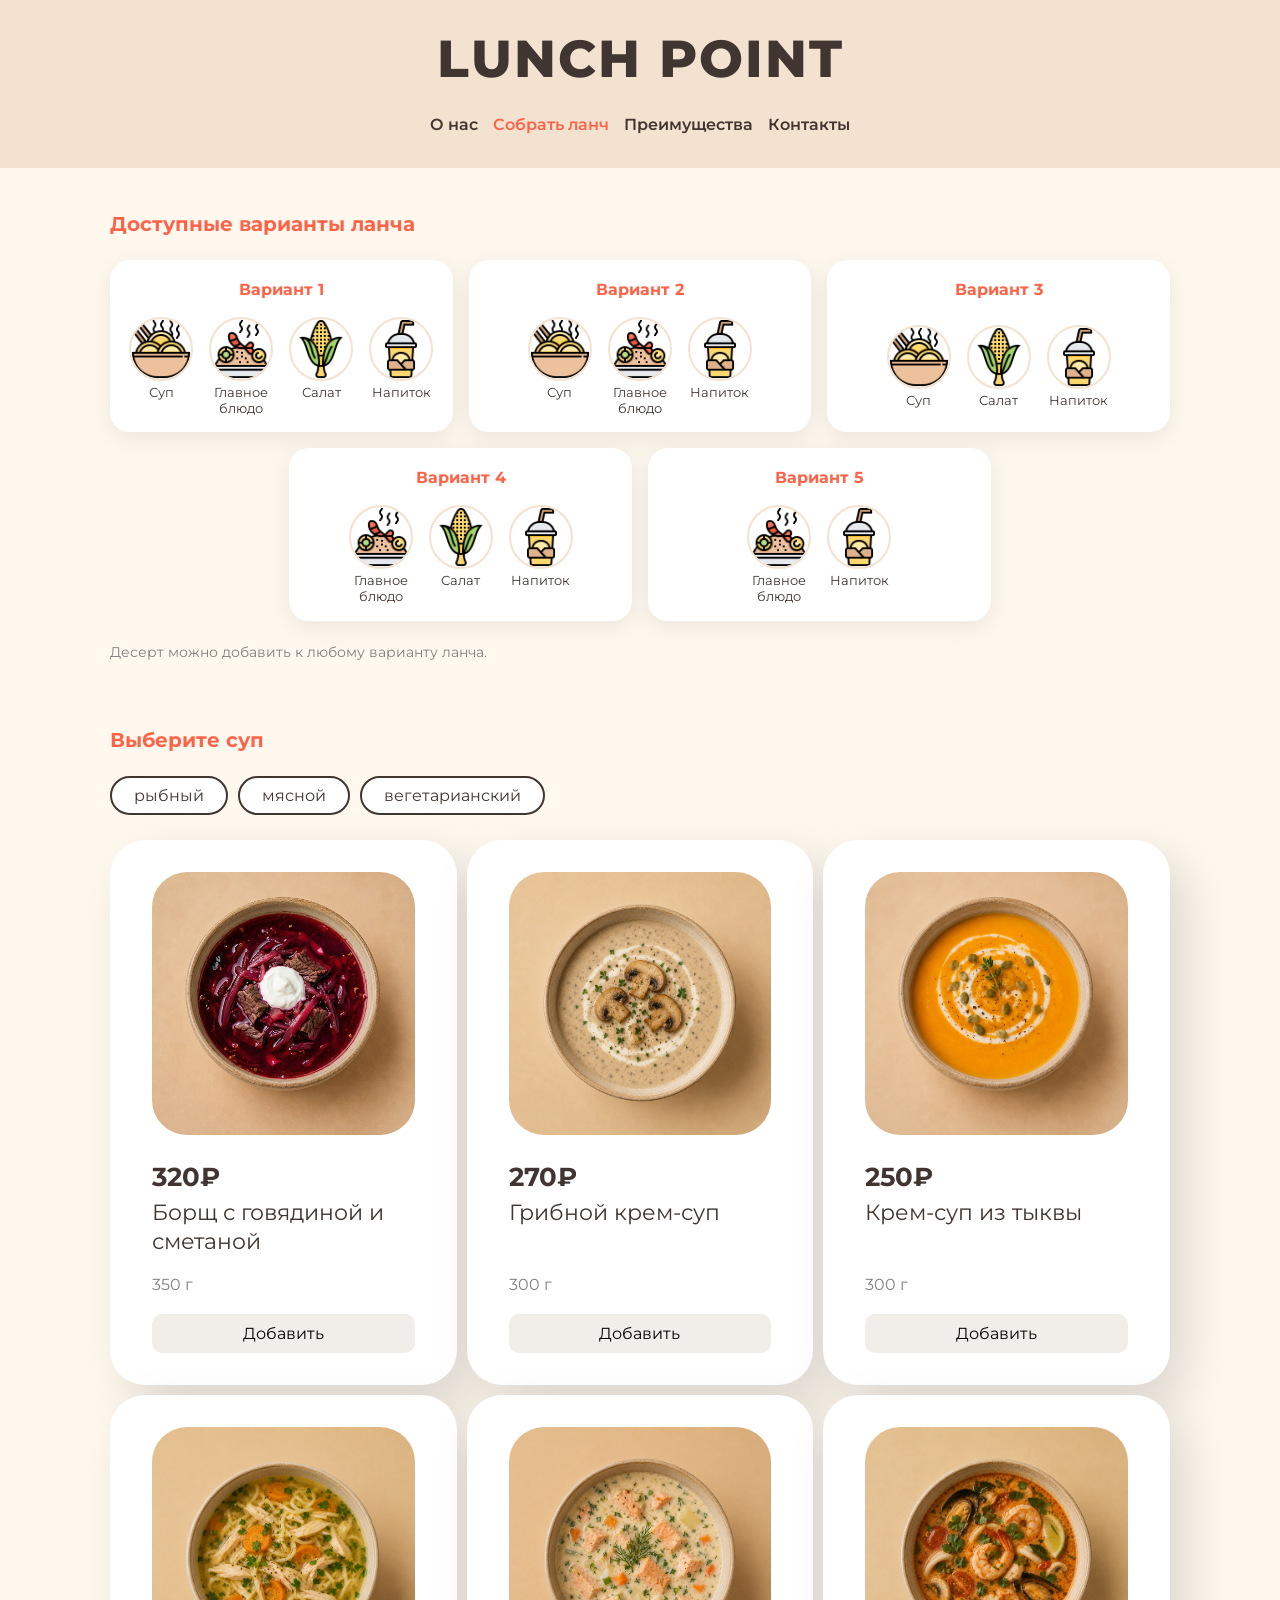
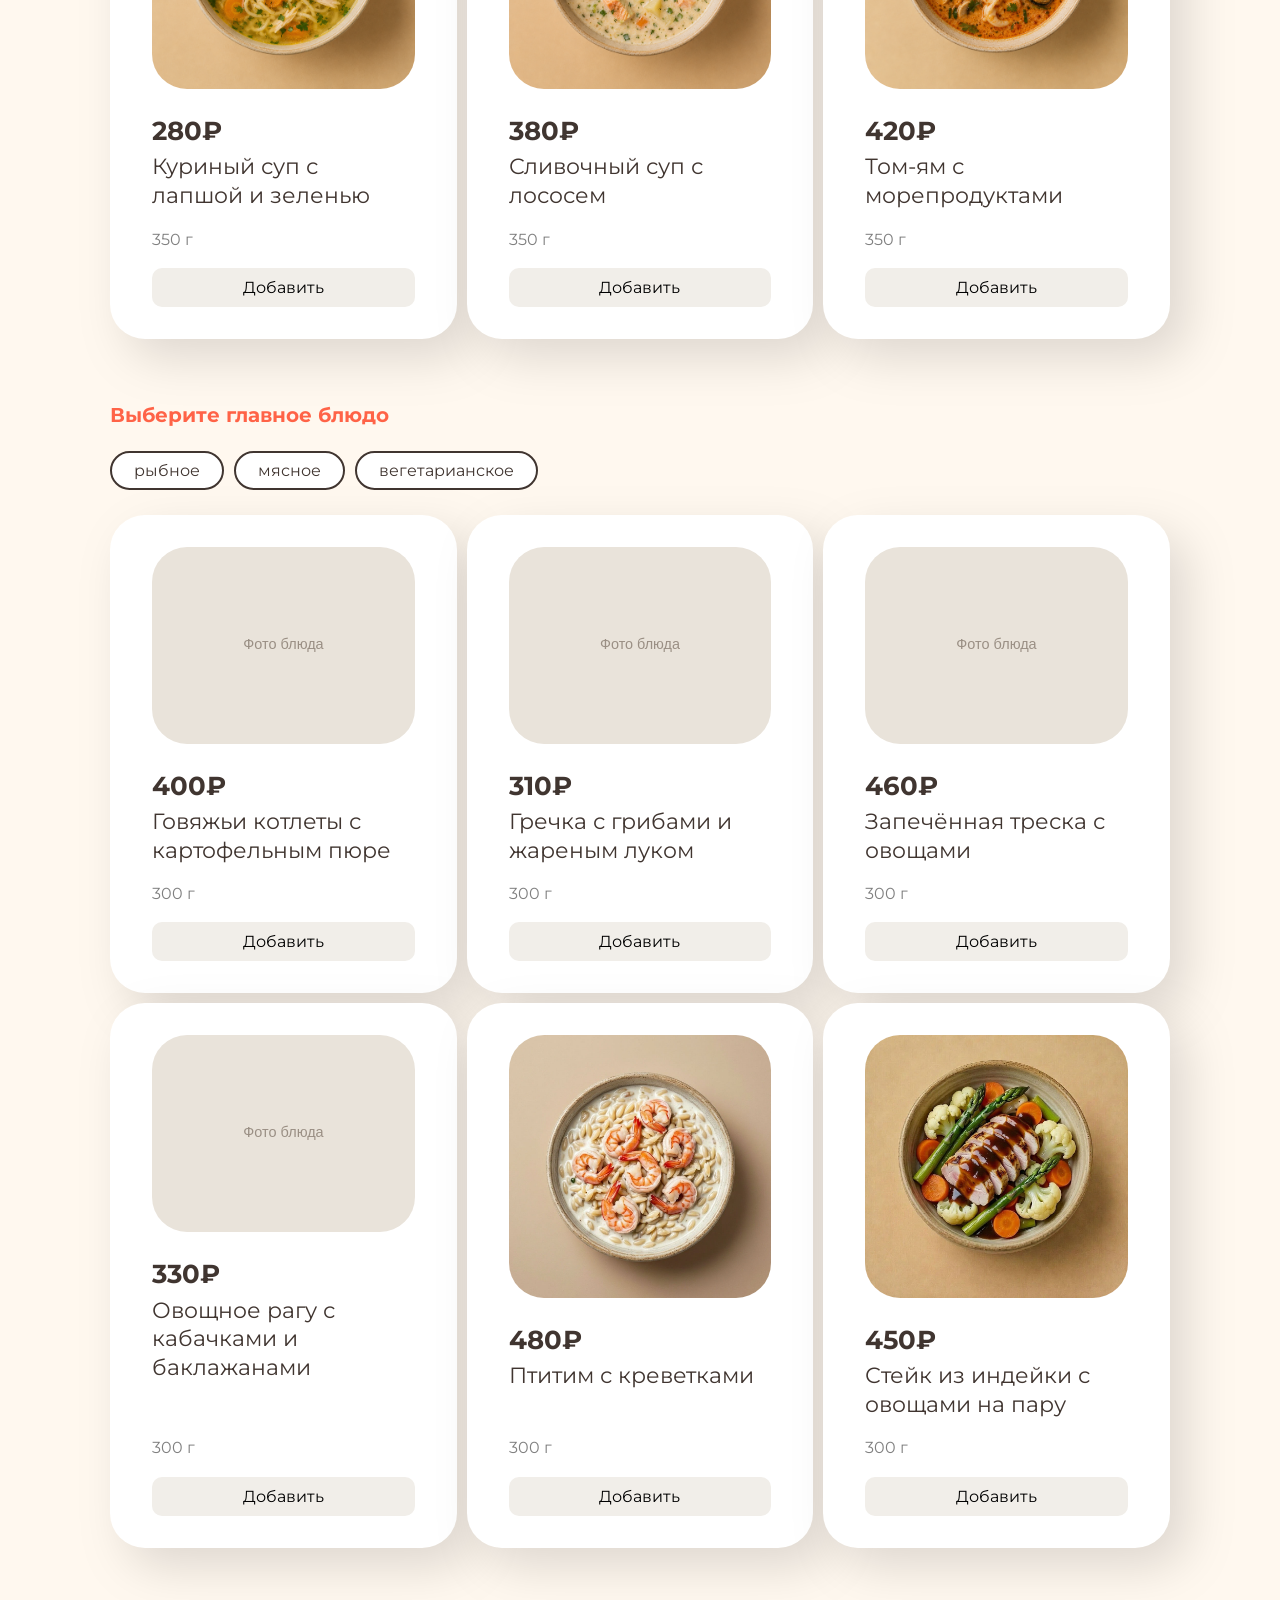
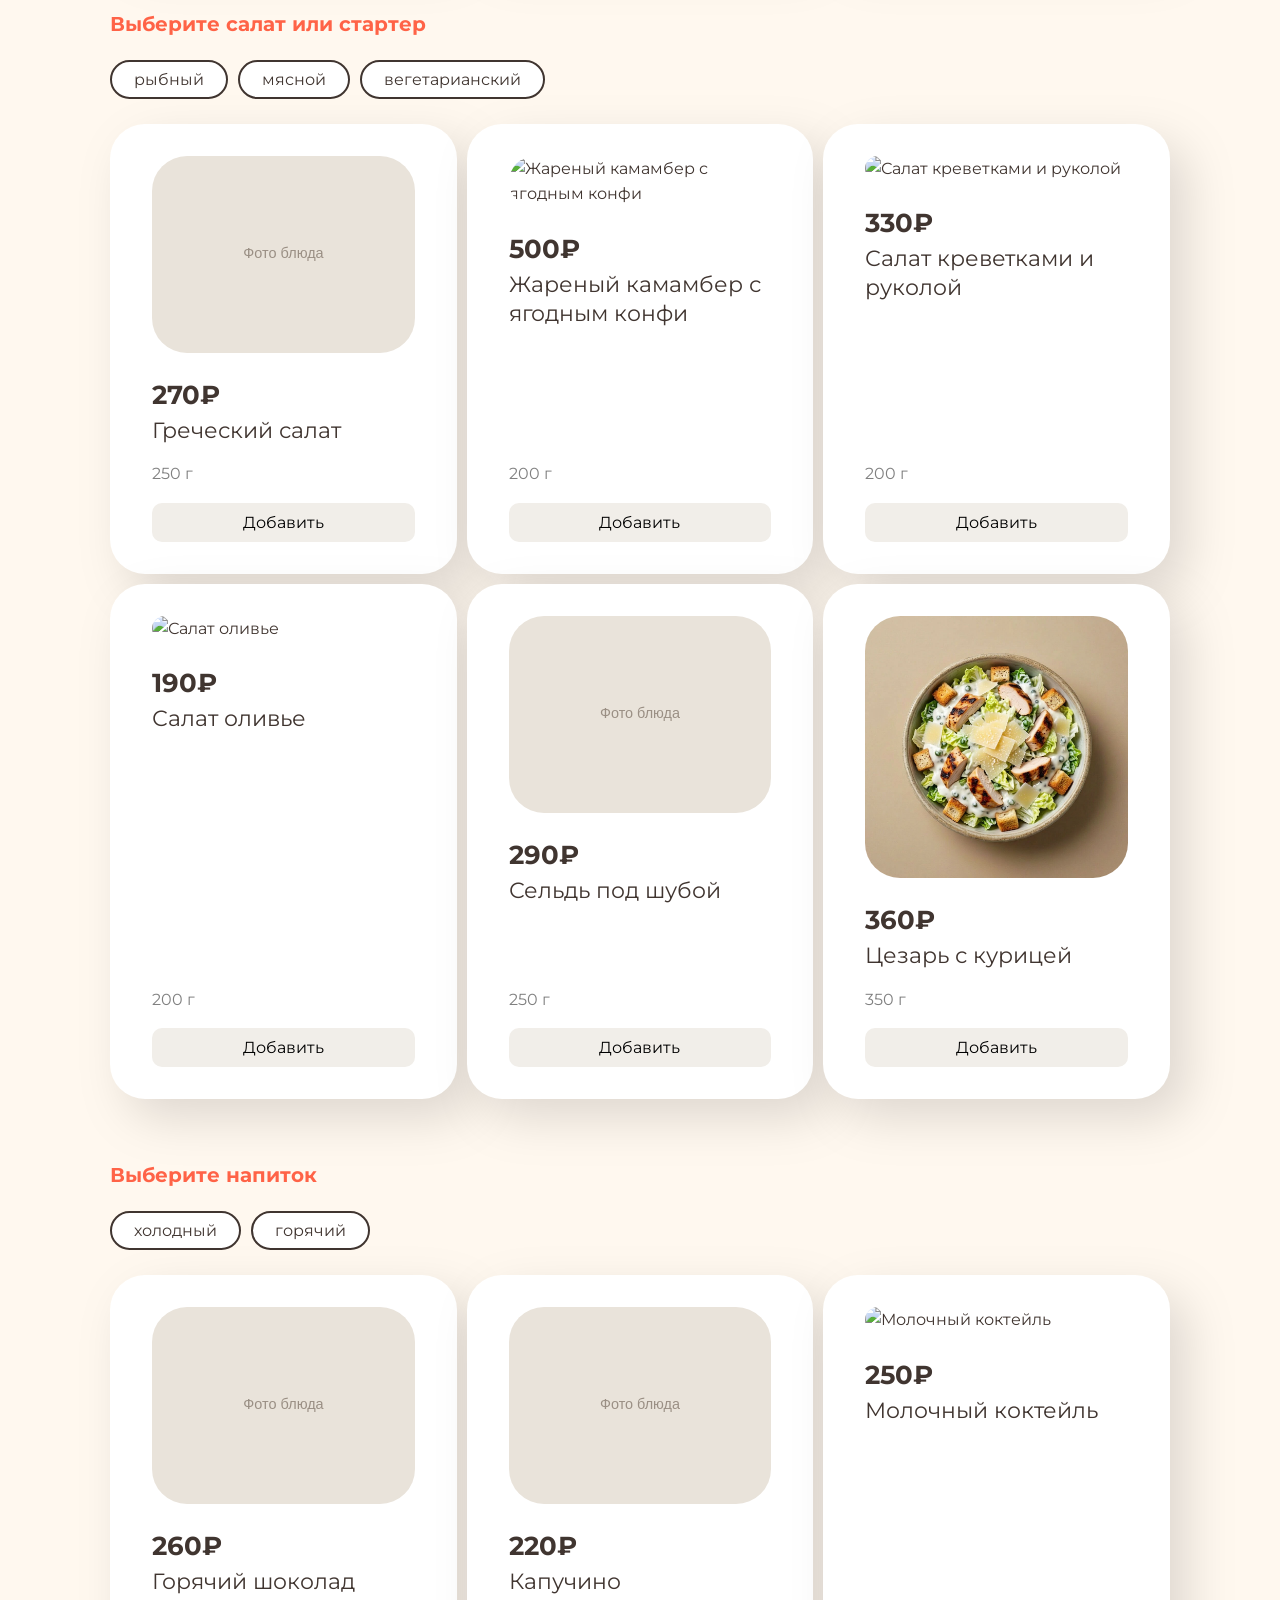
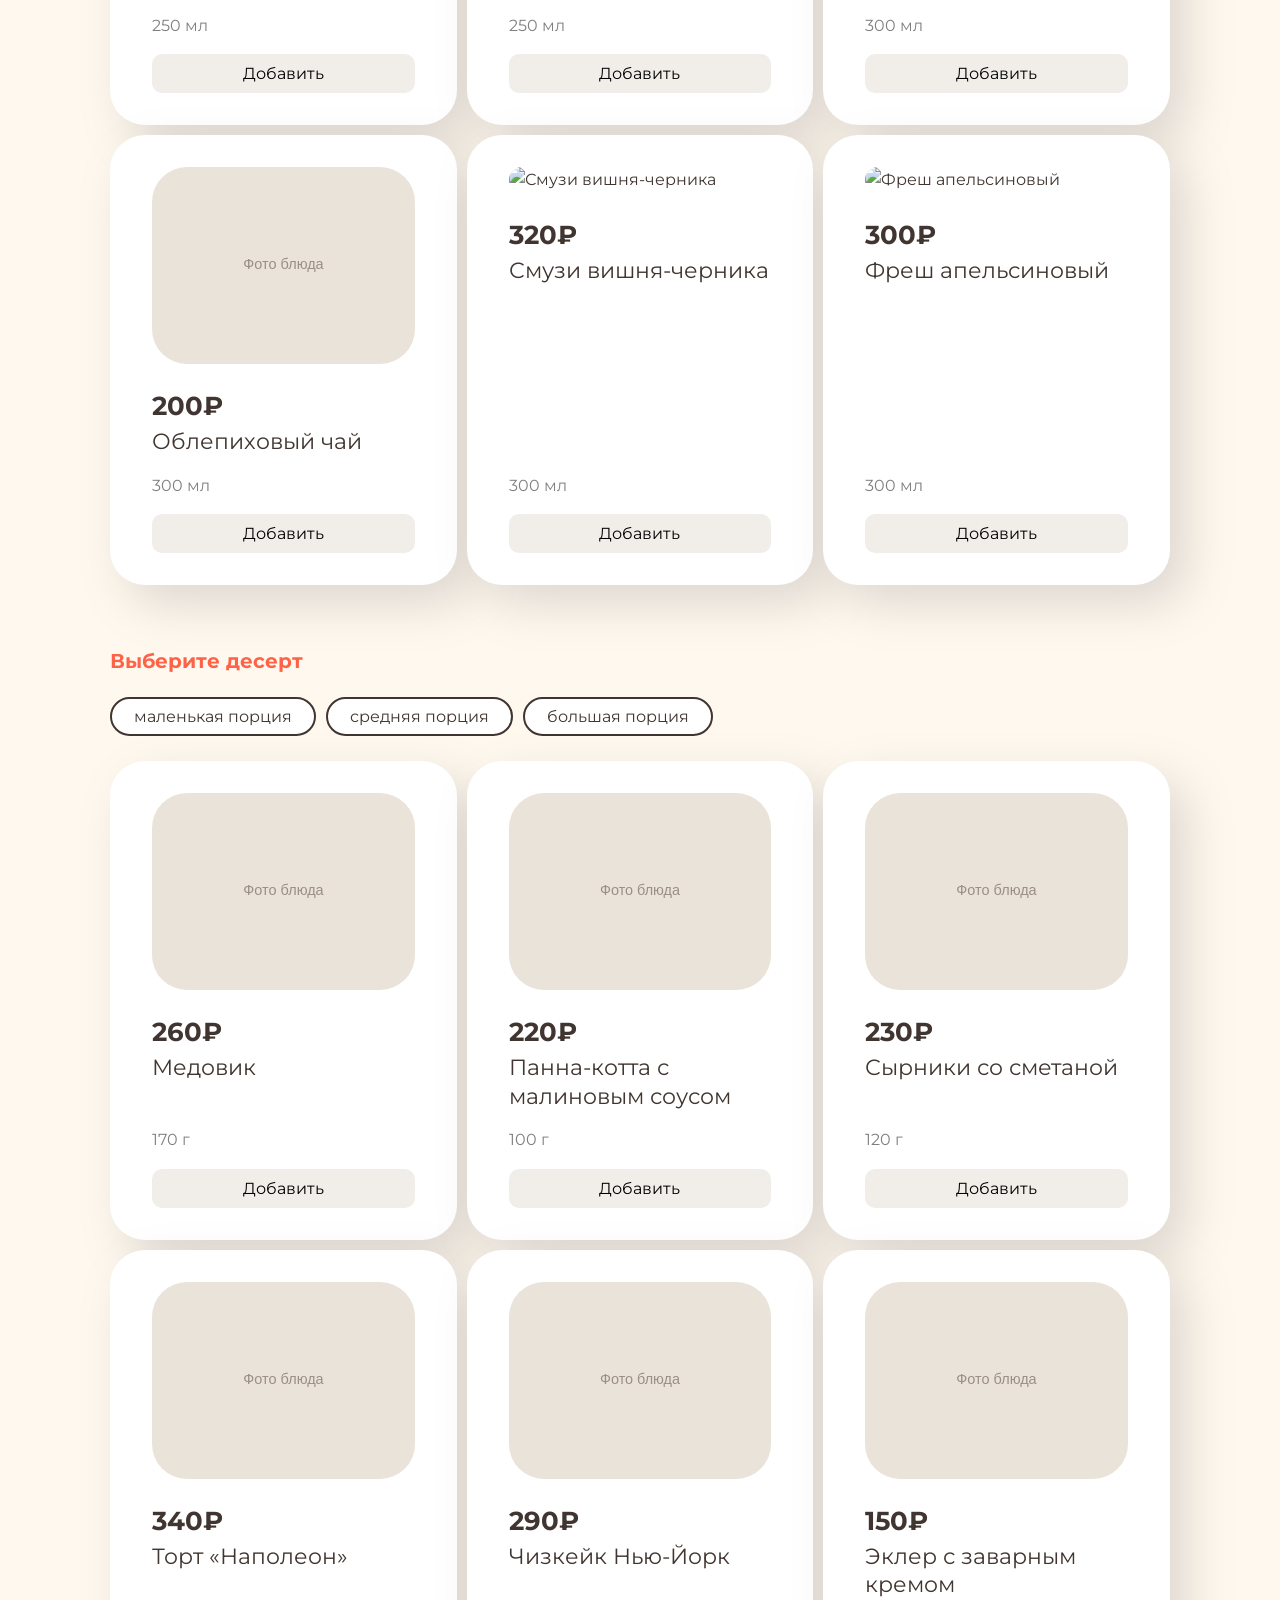
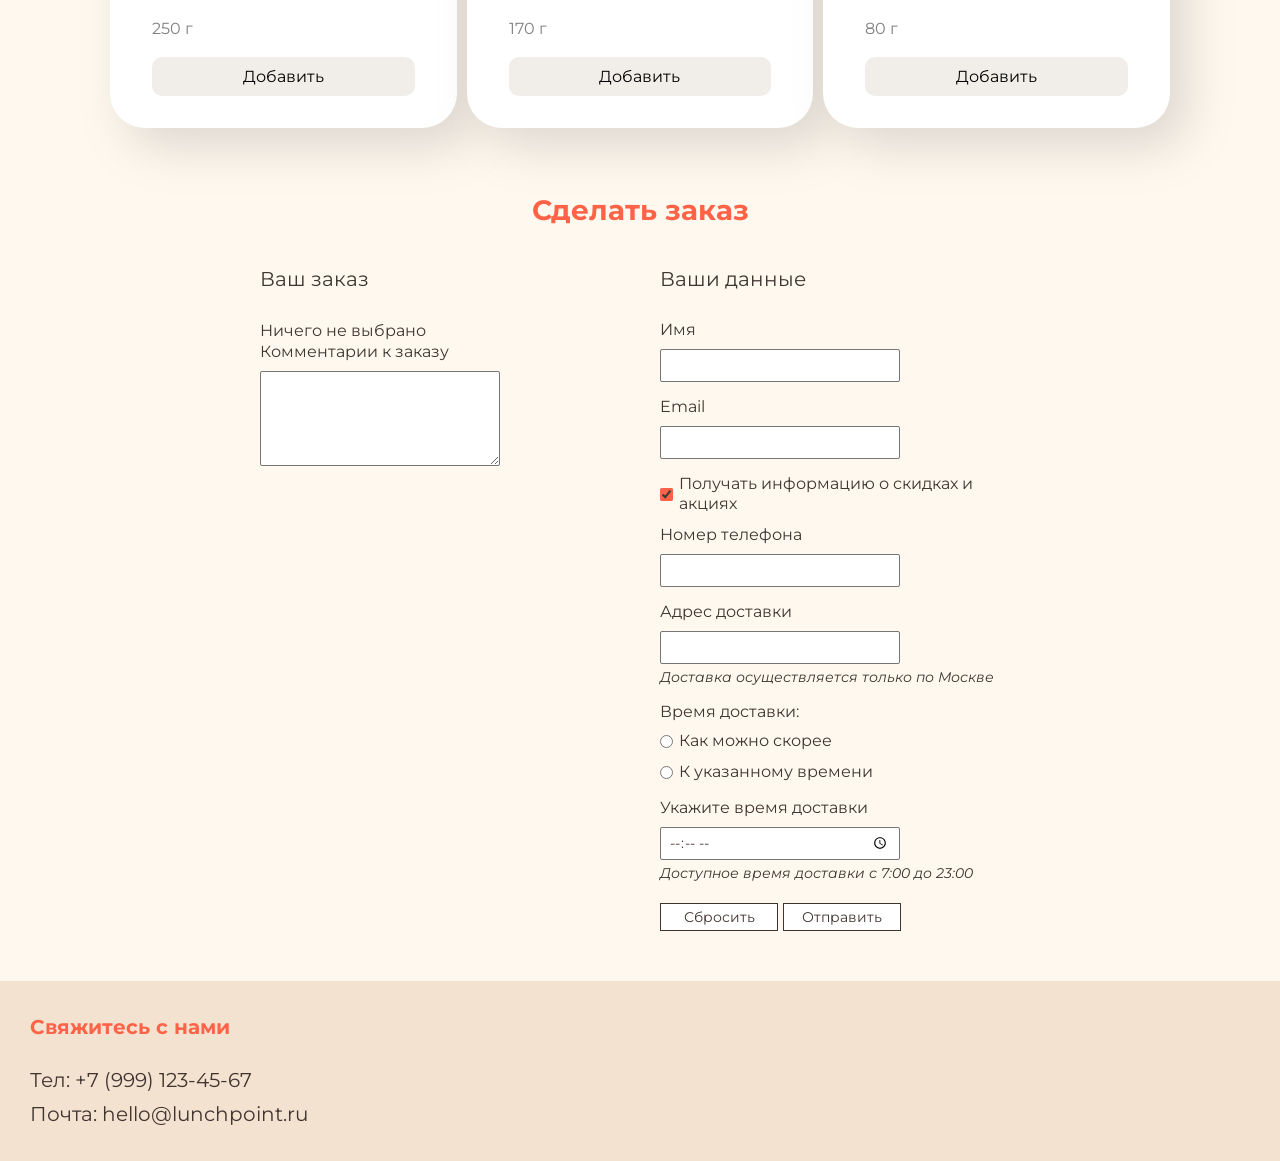
==== lunch.html @ f19b242e "Первый коммит" ====
<!DOCTYPE html>
<html lang="ru">
<head>
    <meta charset="UTF-8">
    <meta name="viewport" content="width=device-width, initial-scale=1.0">
    <title>Собрать ланч — Lunch Point</title>
    <link rel="preconnect" href="https://fonts.googleapis.com">
    <link href="https://fonts.googleapis.com/css2?family=Montserrat:wght@400;600;700;800&amp;display=swap" rel="stylesheet">
    <link rel="stylesheet" href="style3.css">
    <link rel="stylesheet" href="lunch.css">
</head>
<body>

    <header>
        <h1>LUNCH POINT</h1>
        <nav>
            <a href="index.html#about">О нас</a>
            <a href="lunch.html" id="active">Собрать ланч</a>
            <a href="index.html#advantages">Преимущества</a>
            <a href="#contacts">Контакты</a>
        </nav>
    </header>

    <main>
        <section>
            <h2>Доступные варианты ланча</h2>
            <div class="lunch-grid" id="lunch-grid"></div>
            <p class="lunch-desserts-note">Десерт можно добавить к любому варианту ланча.</p>
        </section>

        <section>
            <h2>Выберите суп</h2>
            <div class="filters">
                <button type="button" class="filter-button" data-kind="fish">рыбный</button>
                <button type="button" class="filter-button" data-kind="meat">мясной</button>
                <button type="button" class="filter-button" data-kind="veg">вегетарианский</button>
            </div>
            <div class="dishes" id="soup-dishes"></div>
        </section>

        <section>
            <h2>Выберите главное блюдо</h2>
            <div class="filters">
                <button type="button" class="filter-button" data-kind="fish">рыбное</button>
                <button type="button" class="filter-button" data-kind="meat">мясное</button>
                <button type="button" class="filter-button" data-kind="veg">вегетарианское</button>
            </div>
            <div class="dishes" id="main-dishes"></div>
        </section>

        <section>
            <h2>Выберите салат или стартер</h2>
            <div class="filters">
                <button type="button" class="filter-button" data-kind="fish">рыбный</button>
                <button type="button" class="filter-button" data-kind="meat">мясной</button>
                <button type="button" class="filter-button" data-kind="veg">вегетарианский</button>
            </div>
            <div class="dishes" id="salad-dishes"></div>
        </section>

        <section>
            <h2>Выберите напиток</h2>
            <div class="filters">
                <button type="button" class="filter-button" data-kind="cold">холодный</button>
                <button type="button" class="filter-button" data-kind="hot">горячий</button>
            </div>
            <div class="dishes" id="drink-dishes"></div>
        </section>

        <section>
            <h2>Выберите десерт</h2>
            <div class="filters">
                <button type="button" class="filter-button" data-kind="small">маленькая порция</button>
                <button type="button" class="filter-button" data-kind="medium">средняя порция</button>
                <button type="button" class="filter-button" data-kind="large">большая порция</button>
            </div>
            <div class="dishes" id="dessert-dishes"></div>
        </section>

    </main>

    <section class="order">
        <h2>Сделать заказ</h2>
        <form class="order-form" action="https://httpbin.org/post" method="post">
            <div class="form-columns">
                <div class="form-block">
                    <h3>Ваш заказ</h3>

                    <p class="order-text" id="order-empty">Ничего не выбрано</p>

                    <div id="order-details" hidden>
                        <div class="order-item">
                            <span class="order-label">Суп</span>
                            <p class="order-text" id="order-soup">Блюдо не выбрано</p>
                        </div>
                        <div class="order-item">
                            <span class="order-label">Главное блюдо</span>
                            <p class="order-text" id="order-main">Блюдо не выбрано</p>
                        </div>
                        <div class="order-item">
                            <span class="order-label">Салат или стартер</span>
                            <p class="order-text" id="order-salad">Блюдо не выбрано</p>
                        </div>
                        <div class="order-item">
                            <span class="order-label">Напиток</span>
                            <p class="order-text" id="order-drink">Напиток не выбран</p>
                        </div>
                        <div class="order-item">
                            <span class="order-label">Десерт</span>
                            <p class="order-text" id="order-dessert">Блюдо не выбрано</p>
                        </div>
                    </div>

                    <div class="order-item" id="order-total" hidden>
                        <span class="order-label">Стоимость заказа</span>
                        <p class="order-text" id="order-total-value">0₽</p>
                    </div>

                    <input type="hidden" id="input-soup" name="soup" value="">
                    <input type="hidden" id="input-main" name="main_dish" value="">
                    <input type="hidden" id="input-salad" name="salad" value="">
                    <input type="hidden" id="input-drink" name="drink" value="">
                    <input type="hidden" id="input-dessert" name="dessert" value="">

                    <div class="field">
                        <label for="comment">Комментарии к заказу</label>
                        <textarea id="comment" name="comment" rows="5"></textarea>
                    </div>
                </div>

                <div class="form-block">
                    <h3>Ваши данные</h3>
                    <div class="field">
                        <label for="name">Имя</label>
                        <input type="text" id="name" name="name" required>
                    </div>
                    <div class="field">
                        <label for="email">Email</label>
                        <input type="email" id="email" name="email" required>
                    </div>
                    <div class="field field-check">
                        <input type="checkbox" id="subscribe" name="subscribe" value="yes" checked>
                        <label for="subscribe">Получать информацию о скидках и акциях</label>
                    </div>
                    <div class="field">
                        <label for="phone">Номер телефона</label>
                        <input type="tel" id="phone" name="phone" required>
                    </div>
                    <div class="field">
                        <label for="address">Адрес доставки</label>
                        <input type="text" id="address" name="address" required>
                        <p class="hint">Доставка осуществляется только по Москве</p>
                    </div>
                    <div class="field">
                        <p class="field-title">Время доставки:</p>
                        <div class="field-check">
                            <input type="radio" id="delivery-asap" name="delivery_type" value="asap" required>
                            <label for="delivery-asap">Как можно скорее</label>
                        </div>
                        <div class="field-check">
                            <input type="radio" id="delivery-time" name="delivery_type" value="scheduled" required>
                            <label for="delivery-time">К указанному времени</label>
                        </div>
                    </div>
                    <div class="field">
                        <label for="time">Укажите время доставки</label>
                        <input type="time" id="time" name="delivery_time" min="07:00" max="23:00" step="300">
                        <p class="hint">Доступное время доставки с 7:00 до 23:00</p>
                    </div>
                    <div class="form-buttons">
                        <button type="reset">Сбросить</button>
                        <button type="submit">Отправить</button>
                    </div>
                </div>
            </div>
        </form>
    </section>

    <footer id="contacts">
        <h2>Свяжитесь с нами</h2>
        <p><a href="tel:+79991234567">Тел: +7 (999) 123-45-67</a></p>
        <p><a href="mailto:hello@lunchpoint.ru">Почта: hello@lunchpoint.ru</a></p>
    </footer>

    <script src="dishes.js"></script>
    <script src="render.js"></script>
    <script src="order.js"></script>
    <script src="lunch-options.js"></script>
    <script src="order-check.js"></script>
    <script src="filters.js"></script>
</body>
</html>
---- style3.css ----
* {
    box-sizing: border-box;
    margin: 0;
    padding: 0;
}

body {
    font-family: 'Montserrat', sans-serif;
    color: #403530;
    line-height: 1.6;
    background-color: #fff8ef;
    display: flex;
    flex-direction: column;
    min-height: 100vh; 
}

header {
    padding: 30px 20px; 
    margin-bottom: 40px;
    text-align: center; 
    background-color: #f3e2d0;
}

header h1 {
    font-size: 52px;       
    font-weight: 800;      
    color: #403530;
    margin-bottom: 25px;   
    line-height: 1.1;     
    letter-spacing: 2px;   
}

nav {
    display: flex;
    justify-content: center;
    gap: 15px;             
    flex-wrap: wrap;       
}

nav a {
    text-decoration: none;
    font-size: 16px;
    font-weight: 600;
    color: #403530;
    transition: color 0.3s;
}

nav a:hover,
nav a#active {
    color: tomato;  
}

main {
    flex: 1;
    max-width: 1000px;
    margin: 0 auto;
    padding: 0 20px;
}

section {
    margin-bottom: 60px;
}

h2 {
    font-size: 20px;
    font-weight: 700; 
    margin-bottom: 20px;
    color: tomato;
    text-align: left;
}

#about h2 {
    font-size: 32px;
}

img {
    width: 100%;
    height: auto;
    border-radius: 12px;
    margin-bottom: 25px;
    display: block;
}

p {
    font-size: 20px;
    line-height: 1.7;
    color: #403530;
}

ul {
    list-style: disc; 
    padding-left: 20px;
}

ul li {
    margin-bottom: 10px;
    position: relative;
}

table {
    width: 100%;
    border-collapse: collapse;
    font-size: 15px;
    background-color: #f3e2d0;
    border-radius: 12px;   
    overflow: hidden; 
}

thead th {
    text-align: left;
    padding: 20px;
    border-bottom: 1.2px solid #403530;
    color: #403530;
}

tbody td {
    padding: 15px;
    border-bottom: 1px solid #403530;
    color: #403530;
}

footer {
    background-color: #f3e2d0;
    color: #403530;
    padding: 30px;
    margin-top: 50px;
}

footer a {
    color: #403530;
    text-decoration: none;
}

footer a:hover {
    color: #403530;
}

.about-block {
    display: flex;
    gap: 30px;
    align-items: center;
}

@media (max-width: 800px) {
    nav { justify-content: space-between; }
    .about-block { flex-direction: column; }
    .about-photo img { width: 500px; max-width: 100%; }
    table { font-size: 13px; }
}

@media (max-width: 600px) {
    header h1 { text-align: center; }
    nav { flex-direction: column; align-items: center; }
    nav a { font-size: 20px; }
    .about-photo img { width: 100%; }
}

@media (max-width: 400px) {
    table { font-size: 11px; }
    thead th, tbody td { padding: 8px; }
}
---- lunch.css ----
/* Страница «Собрать ланч» (подключается после style3.css) */

main {
    max-width: 1100px;
}

.dishes {
    display: grid;
    grid-template-columns: repeat(3, 1fr);
    gap: 10px;
}

.dish {
    display: flex;
    flex-direction: column;
    padding: 30px 40px;
    background-color: white;
    border: 2px solid transparent;
    border-radius: 35px;
    cursor: pointer;
    filter: drop-shadow(17px 19px 24px rgba(0, 0, 0, 0.13));
}

.dish:hover,
.dish.dish-selected {
    border: 2px solid tomato;
}

.dish img {
    width: 100%;
    border-radius: 35px;
    margin-bottom: 20px;
}

.dish-price {
    font-size: 26px;
    font-weight: 700;
}

.dish-name {
    font-size: 22px;
    line-height: 1.3;
}

/* вес и кнопка прижаты вниз: выравниваются в ряду при разной длине названий */
.dish-weight {
    margin-top: auto;
    padding-top: 15px;
    font-size: 16px;
    color: gray;
}

.dish-button {
    margin-top: 15px;
    padding: 10px 30px;
    background-color: #f1eee9;
    border: none;
    border-radius: 10px;
    font-family: inherit;
    font-size: 16px;
    cursor: pointer;
}

.dish:hover .dish-button {
    background-color: tomato;
    color: white;
}

/* ===== Лаба 5: фильтры ===== */
.filters {
    display: flex;
    flex-wrap: wrap;
    gap: 10px;
    margin-bottom: 25px;
}

.filter-button {
    padding: 8px 22px;
    font-family: inherit;
    font-size: 16px;
    color: #403530;
    background-color: white;
    border: 2px solid #403530;
    border-radius: 20px;
    cursor: pointer;
    transition: color 0.3s, border-color 0.3s, background-color 0.3s;
}

.filter-button:hover {
    color: tomato;
    border-color: tomato;
}

.filter-button.active {
    color: white;
    background-color: tomato;
    border-color: tomato;
}

@media (max-width: 800px) {
    .dishes { grid-template-columns: repeat(2, 1fr); }
}

@media (max-width: 600px) {
    section h2 { text-align: center; }
    .filters { justify-content: center; }
    .dishes { grid-template-columns: 1fr; }
}

/* ===== Форма заказа ===== */
.order {
    max-width: 800px;
    margin: 0 auto;
    padding: 0 20px;
}

.order h2 {
    font-size: 28px;
    text-align: center;
    margin-bottom: 30px;
}

.form-columns {
    display: grid;
    grid-template-columns: 1fr 1fr;
    gap: 40px;
}

.form-block h3 {
    margin-bottom: 25px;
    font-size: 20px;
    font-weight: 400;
}

.field {
    margin-bottom: 15px;
}

.field label,
.field-title {
    display: block;
    margin-bottom: 8px;
    font-size: 16px;
    line-height: 1.3;
}

.field input[type="text"],
.field input[type="email"],
.field input[type="tel"],
.field input[type="time"],
.field select,
.field textarea {
    display: block;
    width: 240px;
    max-width: 100%;
    height: 33px;
    padding: 0 8px;
    font-family: inherit;
    font-size: 14px;
    color: #403530;
    background-color: white;
    border: 1px solid #767676;
    border-radius: 2px;
}

.field textarea {
    height: 95px;
    padding: 8px;
    resize: vertical;
}

.field-check {
    display: flex;
    align-items: center;
    gap: 6px;
    margin-bottom: 10px;
}

.field-check label {
    margin-bottom: 0;
}

.field-check input {
    margin: 0;
    accent-color: tomato;
}

.hint {
    margin-top: 4px;
    font-size: 14px;
    font-style: italic;
    line-height: 1.4;
}

.form-buttons {
    display: flex;
    gap: 5px;
    margin-top: 20px;
}

.form-buttons button {
    width: 118px;
    height: 28px;
    font-family: inherit;
    font-size: 14px;
    color: #403530;
    background-color: white;
    border: 1px solid #403530;
    cursor: pointer;
}

.form-buttons button:hover {
    color: tomato;
    border-color: tomato;
}

@media (max-width: 800px) {
    .form-columns { grid-template-columns: 1fr; gap: 20px; }
}

@media (max-width: 600px) {
    .field input[type="text"],
    .field input[type="email"],
    .field input[type="tel"],
    .field input[type="time"],
    .field select,
    .field textarea { width: 100%; }
}

/* ===== Лаба 4: блок «Ваш заказ» ===== */
[hidden] {
    display: none !important;
}

.order-item {
    margin-bottom: 15px;
}

.order-label {
    display: block;
    margin-bottom: 4px;
    font-size: 16px;
    font-weight: 600;
}

.order-text {
    font-size: 16px;
    line-height: 1.4;
}
/* ===== Лаба 6: варианты ланчей ===== */
/* 6 колонок: каждая карточка занимает 2, значит 3 в ряд;
   4-я и 5-я сдвинуты к центру */
.lunch-grid {
    display: grid;
    grid-template-columns: repeat(6, 1fr);
    gap: 16px;
    margin-bottom: 20px;
}

.lunch-card { grid-column: span 2; }
.lunch-card:nth-child(4) { grid-column: 2 / span 2; }
.lunch-card:nth-child(5) { grid-column: 4 / span 2; }

/* карточка варианта: блюда в ряд, заголовок и десерт на всю ширину */
.lunch-card {
    display: flex;
    flex-wrap: wrap;
    justify-content: center;
    align-items: flex-start;
    gap: 14px 10px;
    padding: 16px;
    background-color: white;
    border-radius: 20px;
    filter: drop-shadow(0 6px 12px rgba(0, 0, 0, 0.08));
}

.lunch-card-title {
    flex-basis: 100%;
    font-size: 16px;
    font-weight: 700;
    text-align: center;
    color: tomato;
}

.lunch-item {
    display: flex;
    flex-direction: column;   /* главная ось — сверху вниз */
    align-items: center;
    gap: 4px;
    width: 70px;
}

.lunch-item-img {
    width: 64px;
    height: 64px;
    object-fit: cover;
    border-radius: 50%;
    border: 2px solid #f3e2d0;
    margin-bottom: 0;
    transition: transform 0.3s ease;
    cursor: pointer;
}

/* transform при наведении */
.lunch-item-img:hover {
    transform: translateY(-4px) scale(1.1);
}

.lunch-item-caption {
    font-size: 13px;
    line-height: 1.2;
    text-align: center;
    color: #403530;
}

.lunch-desserts-note {
    font-size: 14px;
    color: gray;
}

@media (max-width: 800px) {
    .lunch-grid { grid-template-columns: repeat(2, 1fr); }
    .lunch-card,
    .lunch-card:nth-child(4),
    .lunch-card:nth-child(5) { grid-column: auto; }
}

@media (max-width: 600px) {
    .lunch-grid { grid-template-columns: 1fr; }
}

/* ===== Лаба 6: уведомление ===== */
.notification-overlay {
    position: fixed;          /* не двигается при прокрутке */
    top: 0;
    left: 0;
    width: 100%;
    height: 100%;
    display: flex;            /* центрирование по вертикали и горизонтали */
    justify-content: center;
    align-items: center;
    background-color: rgba(0, 0, 0, 0.4);
    z-index: 1000;            /* поверх остальных элементов */
}

.notification {
    display: flex;
    flex-direction: column;
    align-items: center;
    gap: 20px;
    max-width: 400px;
    margin: 0 20px;
    padding: 30px 40px;
    background-color: white;
    border: 2px solid tomato;
    border-radius: 25px;
    text-align: center;
}

.notification-text {
    font-size: 20px;
    font-weight: 600;
}

.notification-button {
    padding: 10px 40px;
    font-family: inherit;
    font-size: 16px;
    color: white;
    background-color: tomato;
    border: 2px solid tomato;
    border-radius: 10px;
    cursor: pointer;
    transition: color 0.3s, background-color 0.3s;
}

.notification-button:hover {
    color: tomato;
    background-color: white;
}
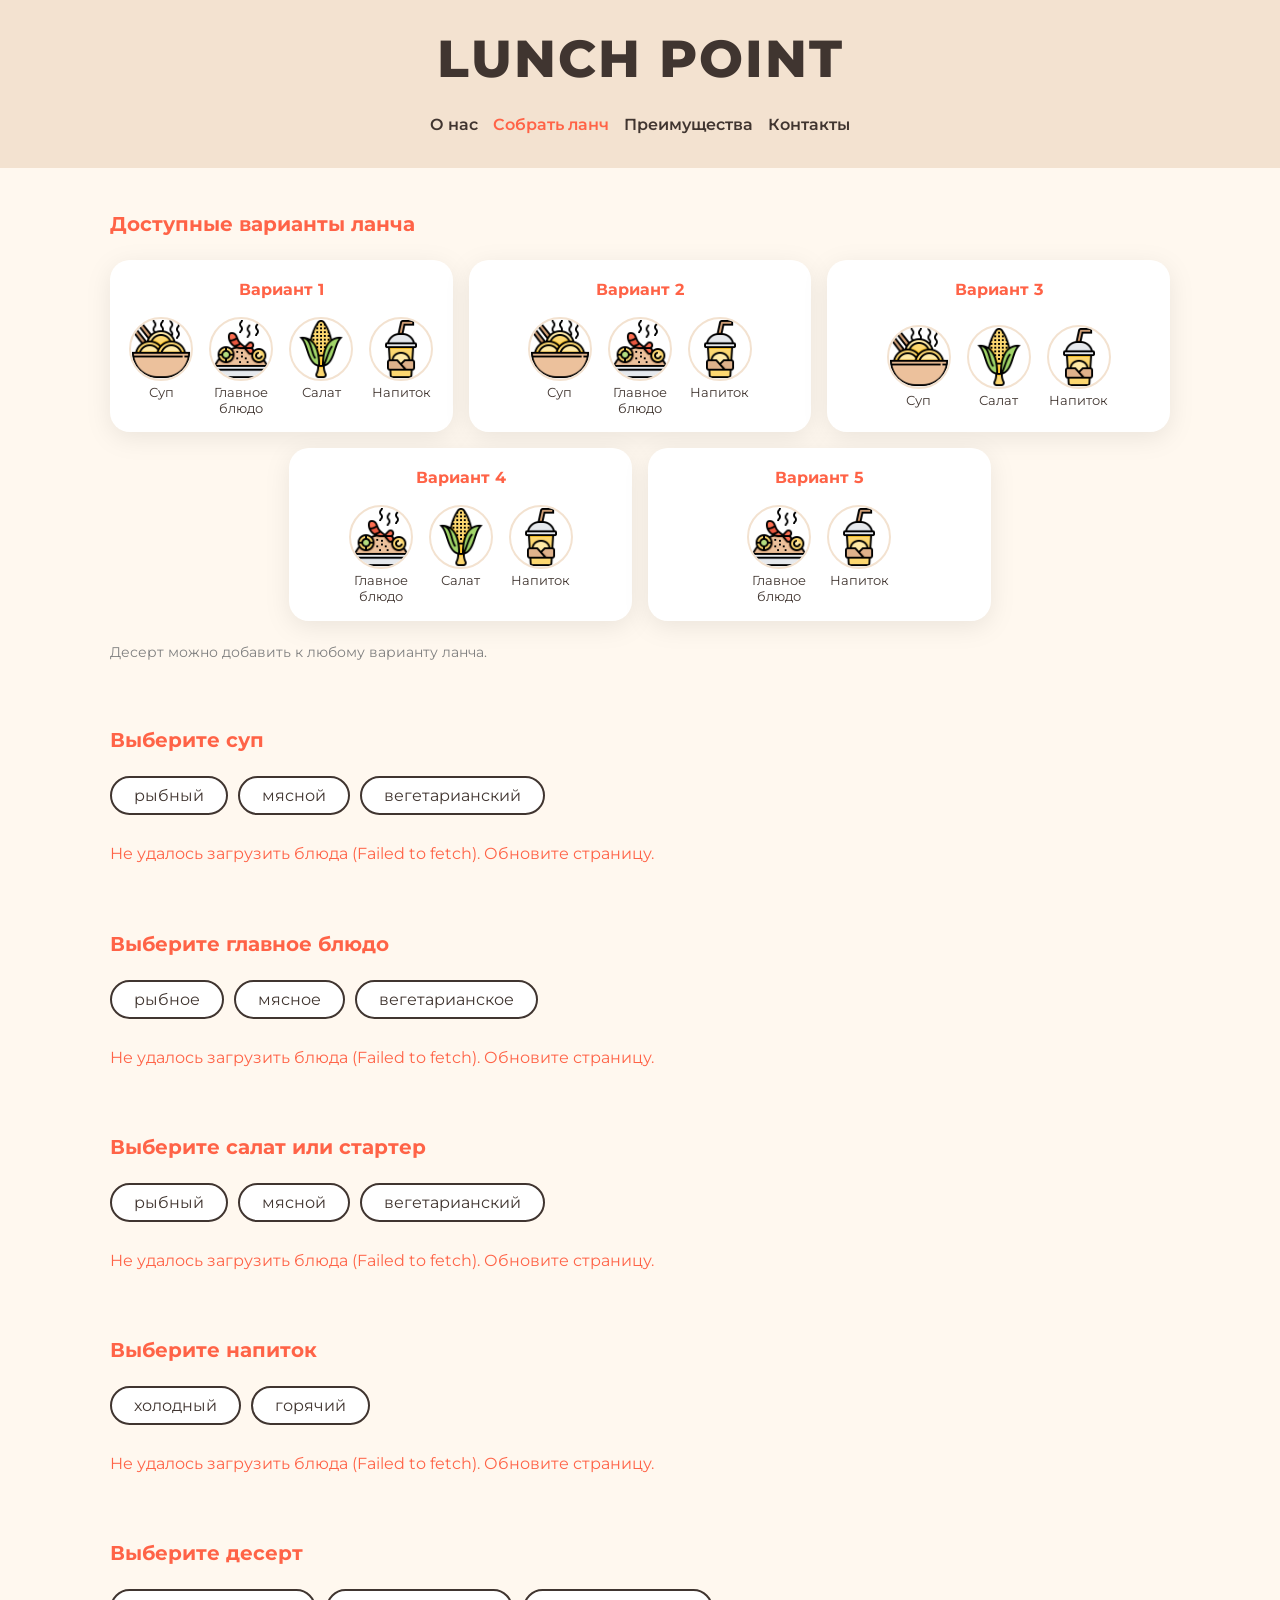
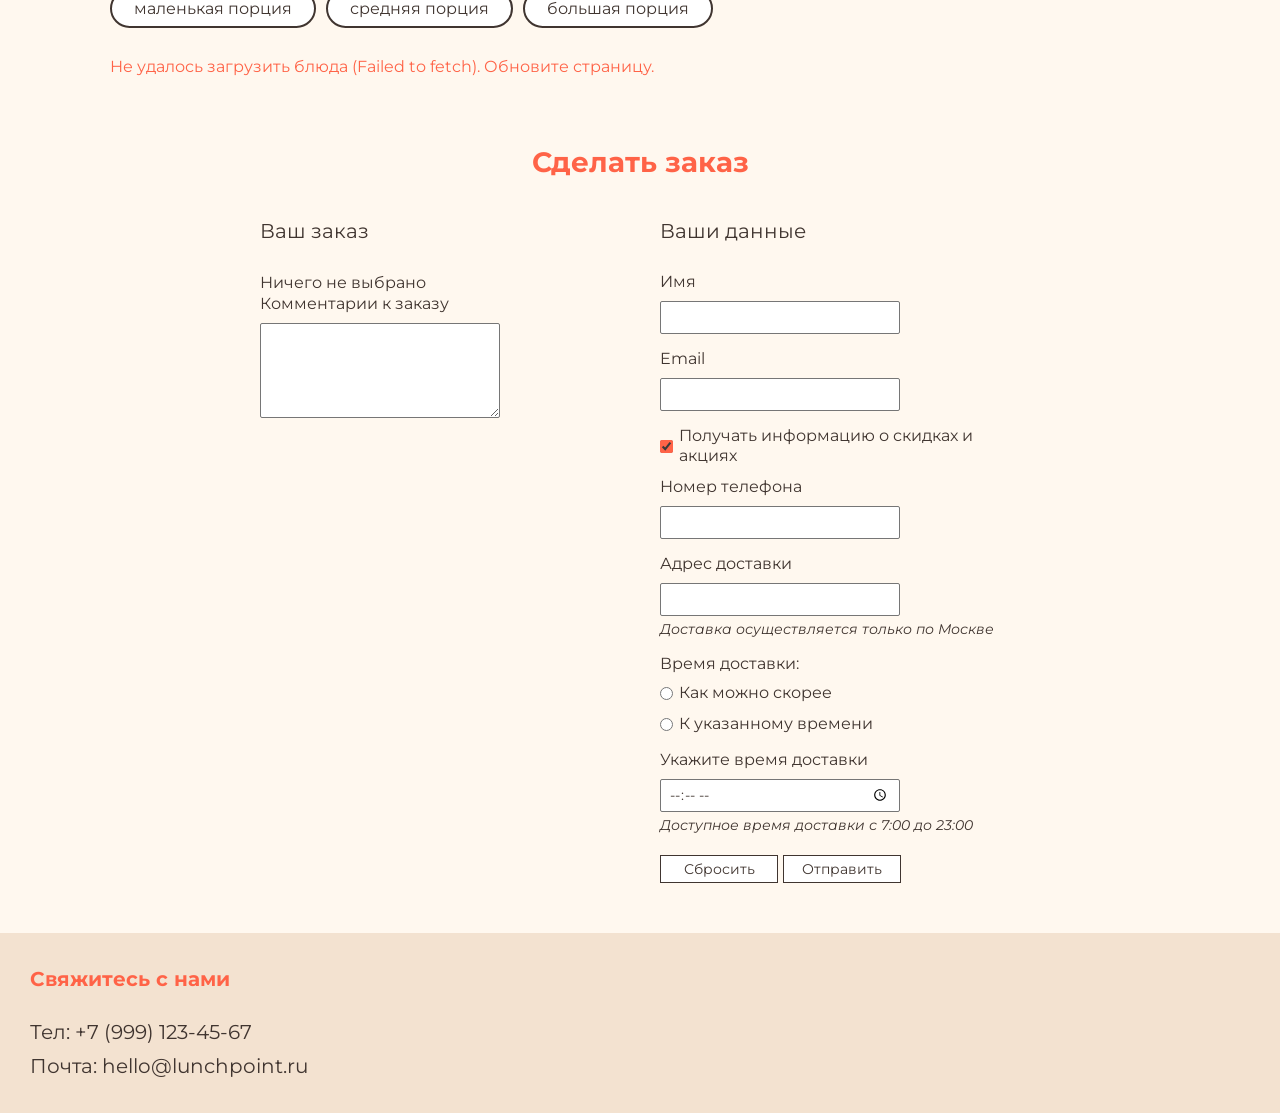
==== commit 939bcb04: "7 лабораторная" ====
--- a/lunch.html
+++ b/lunch.html
@@ -182,7 +182,7 @@
         <p><a href="mailto:hello@lunchpoint.ru">Почта: hello@lunchpoint.ru</a></p>
     </footer>
 
-    <script src="dishes.js"></script>
+    <script src="api.js"></script>
     <script src="render.js"></script>
     <script src="order.js"></script>
     <script src="lunch-options.js"></script>
--- a/lunch.css
+++ b/lunch.css
@@ -378,3 +378,10 @@
     color: tomato;
     background-color: white;
 }
+
+/* ===== Лаба 7: ошибка загрузки блюд ===== */
+.load-error {
+    grid-column: 1 / -1;
+    font-size: 16px;
+    color: tomato;
+}
